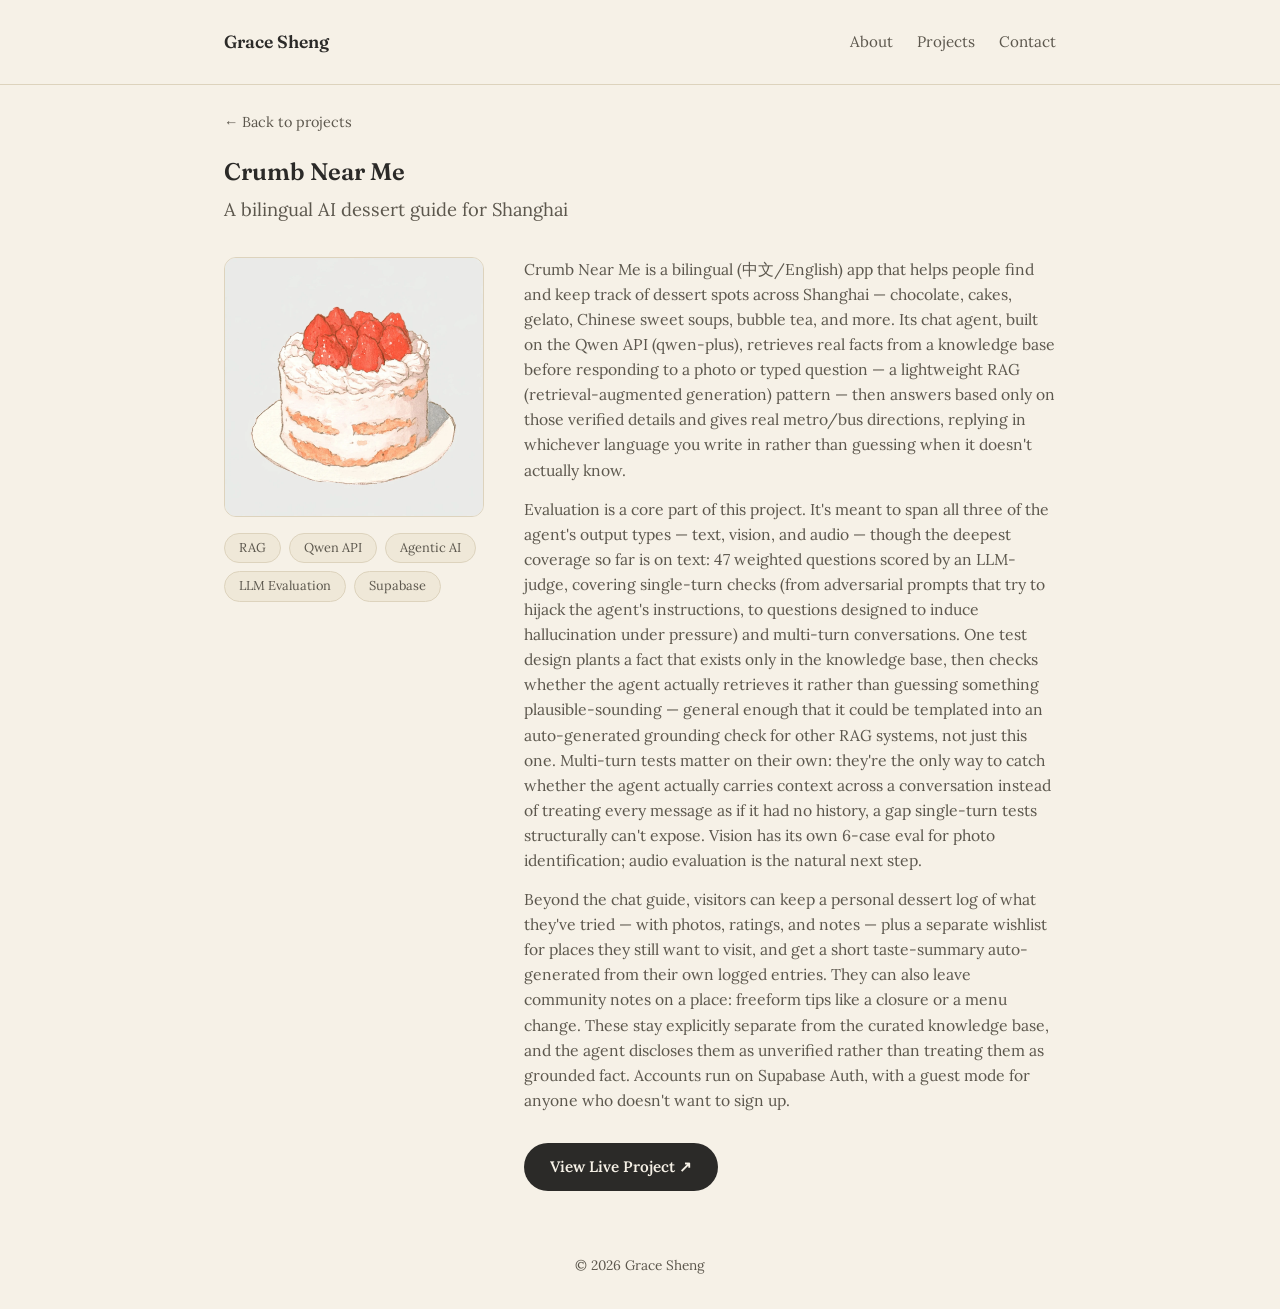
==== projects/crumb-near-me.html @ cc30b4d0 "Initial portfolio site Hero, about, projects (Shared Memory Jar, Crumb Near Me), and contact section" ====
<!DOCTYPE html>
<html lang="en">
<head>
<meta charset="UTF-8">
<meta name="viewport" content="width=device-width, initial-scale=1.0">
<title>Crumb Near Me — Grace Sheng</title>
<link rel="preconnect" href="https://fonts.googleapis.com">
<link rel="preconnect" href="https://fonts.gstatic.com" crossorigin>
<link href="https://fonts.googleapis.com/css2?family=Fraunces:wght@500;600&family=Lora:ital,wght@0,400;0,500;0,600;1,400&display=swap" rel="stylesheet">
<link rel="stylesheet" href="../css/style.css?v=5">
</head>
<body>

<nav class="nav">
  <div class="wrap">
    <a class="brand" href="../index.html#hero">Grace Sheng</a>
    <ul class="nav-links">
      <li><a href="../index.html#about">About</a></li>
      <li><a href="../index.html#projects">Projects</a></li>
      <li><a href="../index.html#contact">Contact</a></li>
    </ul>
  </div>
</nav>

<section class="project-hero">
  <div class="wrap">
    <a class="back-link" href="../index.html#projects">← Back to projects</a>
    <h1>Crumb Near Me</h1>
    <p class="tagline">A bilingual AI dessert guide for Shanghai</p>
  </div>
</section>

<section class="project-body" style="border-top:none; padding-top:0; padding-bottom:32px;">
  <div class="wrap project-layout">

    <div class="project-media">
      <img src="../images/crumb-illustration.webp" alt="Crumb Near Me">
      <div class="tags" style="margin-top:16px;">
        <span class="tag">RAG</span>
        <span class="tag">Qwen API</span>
        <span class="tag">Agentic AI</span>
        <span class="tag">LLM Evaluation</span>
        <span class="tag">Supabase</span>
      </div>
    </div>

    <div class="project-content">
      <p>Crumb Near Me is a bilingual (中文/English) app that helps people find and keep track of dessert spots across Shanghai — chocolate, cakes, gelato, Chinese sweet soups, bubble tea, and more. Its chat agent, built on the Qwen API (qwen-plus), retrieves real facts from a knowledge base before responding to a photo or typed question — a lightweight RAG (retrieval-augmented generation) pattern — then answers based only on those verified details and gives real metro/bus directions, replying in whichever language you write in rather than guessing when it doesn't actually know.</p>

      <p>Evaluation is a core part of this project. It's meant to span all three of the agent's output types — text, vision, and audio — though the deepest coverage so far is on text: 47 weighted questions scored by an LLM-judge, covering single-turn checks (from adversarial prompts that try to hijack the agent's instructions, to questions designed to induce hallucination under pressure) and multi-turn conversations. One test design plants a fact that exists only in the knowledge base, then checks whether the agent actually retrieves it rather than guessing something plausible-sounding — general enough that it could be templated into an auto-generated grounding check for other RAG systems, not just this one. Multi-turn tests matter on their own: they're the only way to catch whether the agent actually carries context across a conversation instead of treating every message as if it had no history, a gap single-turn tests structurally can't expose. Vision has its own 6-case eval for photo identification; audio evaluation is the natural next step.</p>

      <p>Beyond the chat guide, visitors can keep a personal dessert log of what they've tried — with photos, ratings, and notes — plus a separate wishlist for places they still want to visit, and get a short taste-summary auto-generated from their own logged entries. They can also leave community notes on a place: freeform tips like a closure or a menu change. These stay explicitly separate from the curated knowledge base, and the agent discloses them as unverified rather than treating them as grounded fact. Accounts run on Supabase Auth, with a guest mode for anyone who doesn't want to sign up.</p>

      <a class="cta-button" href="https://crumbnearme.com" target="_blank" rel="noopener">View Live Project ↗</a>
    </div>

  </div>
</section>

<footer>
  <div class="wrap">&copy; 2026 Grace Sheng</div>
</footer>

</body>
</html>
---- css/style.css ----
:root {
  --bg: #f6f1e7;
  --bg-alt: #efe8d8;
  --ink: #2b2a28;
  --ink-soft: #5c574d;
  --accent: #a9784f;
  --accent-soft: #d9c3a3;
  --border: #ddd3bd;
  --max-width: 880px;
}

* {
  box-sizing: border-box;
}

html {
  scroll-behavior: smooth;
}

body {
  margin: 0;
  background: var(--bg);
  color: var(--ink);
  font-family: 'Lora', Georgia, serif;
  line-height: 1.6;
}

h1, h2, h3 {
  font-family: 'Fraunces', Georgia, serif;
  font-weight: 600;
  line-height: 1.15;
  margin: 0 0 0.4em;
}

a {
  color: inherit;
}

.wrap {
  max-width: var(--max-width);
  margin: 0 auto;
  padding: 0 24px;
}

/* Nav */
.nav {
  padding: 28px 0;
}

.nav .wrap {
  display: flex;
  justify-content: space-between;
  align-items: center;
}

.nav a.brand {
  font-family: 'Fraunces', serif;
  font-weight: 600;
  font-size: 1.1rem;
  text-decoration: none;
}

.nav-links {
  display: flex;
  gap: 24px;
  list-style: none;
  margin: 0;
  padding: 0;
}

.nav-links a {
  text-decoration: none;
  font-size: 0.95rem;
  color: var(--ink-soft);
}

.nav-links a:hover {
  color: var(--accent);
}

/* Hero */
.hero {
  padding: 40px 0 80px;
}

.hero .wrap {
  display: flex;
  gap: 48px;
  align-items: center;
}

.hero-photo img {
  width: 180px;
  height: 180px;
  object-fit: cover;
  border-radius: 50%;
  border: 3px solid var(--bg-alt);
}

.eyebrow {
  text-transform: uppercase;
  letter-spacing: 0.12em;
  font-size: 0.8rem;
  color: var(--accent);
  font-weight: 600;
  margin: 0 0 12px;
}

.hero h1 {
  font-size: 2.6rem;
  margin-bottom: 8px;
}

.tagline {
  font-size: 1.15rem;
  color: var(--ink-soft);
  margin: 0;
}

/* Sections */
section {
  padding: 64px 0;
  border-top: 1px solid var(--border);
}

section h2 {
  font-size: 1.6rem;
  margin-bottom: 24px;
}

.about p {
  max-width: 640px;
  font-size: 1.05rem;
  color: var(--ink-soft);
}

/* Projects grid */
.project-grid {
  display: grid;
  grid-template-columns: repeat(2, 1fr);
  gap: 24px;
}

.project-card {
  display: block;
  text-decoration: none;
  color: var(--ink);
  background: var(--bg-alt);
  border: 1px solid var(--border);
  border-radius: 12px;
  overflow: hidden;
  transition: transform 0.15s ease, box-shadow 0.15s ease;
}

.project-card:hover {
  transform: translateY(-3px);
  box-shadow: 0 10px 24px rgba(43, 42, 40, 0.1);
}

.project-card-image {
  aspect-ratio: 1 / 1;
  width: 100%;
  background: linear-gradient(135deg, var(--accent-soft), var(--bg-alt));
  background-size: cover;
  background-position: center;
  display: flex;
  align-items: center;
  justify-content: center;
  color: var(--ink-soft);
  font-size: 0.85rem;
}

.project-card-body {
  padding: 20px;
}

.project-card h3 {
  font-size: 1.2rem;
  margin-bottom: 6px;
}

.project-card p {
  margin: 0;
  font-size: 0.92rem;
  color: var(--ink-soft);
}

.project-card .view-link {
  display: inline-block;
  margin-top: 12px;
  font-size: 0.85rem;
  color: var(--accent);
  font-weight: 600;
}

/* Contact */
.contact-links {
  list-style: none;
  display: flex;
  gap: 28px;
  padding: 0;
  margin: 0;
}

.contact-links a {
  text-decoration: none;
  font-weight: 600;
  color: var(--ink);
  border-bottom: 2px solid var(--accent-soft);
  padding-bottom: 2px;
}

.contact-links a:hover {
  border-color: var(--accent);
}

footer {
  padding: 32px 0;
  text-align: center;
  color: var(--ink-soft);
  font-size: 0.85rem;
}

/* Project detail pages */
.back-link {
  display: inline-block;
  margin-bottom: 24px;
  font-size: 0.9rem;
  color: var(--ink-soft);
  text-decoration: none;
}

.back-link:hover {
  color: var(--accent);
}

.project-hero {
  padding: 24px 0 32px;
}

.project-layout {
  display: flex;
  gap: 40px;
  align-items: flex-start;
}

.project-media {
  flex: 0 0 260px;
}

.project-media img {
  width: 100%;
  display: block;
  border-radius: 12px;
  border: 1px solid var(--border);
}

.project-media .evidence {
  margin-top: 16px;
}

.project-media .evidence-caption {
  font-size: 0.8rem;
  color: var(--ink-soft);
  margin: 6px 0 0;
}

.project-content {
  flex: 1;
  min-width: 0;
}

@media (max-width: 700px) {
  .project-layout {
    flex-direction: column;
  }

  .project-media {
    flex: none;
    width: 100%;
    max-width: 260px;
  }
}

.tags {
  display: flex;
  gap: 8px;
  flex-wrap: wrap;
  margin: 16px 0 24px;
}

.tag {
  background: var(--bg-alt);
  border: 1px solid var(--border);
  border-radius: 999px;
  padding: 4px 14px;
  font-size: 0.8rem;
  color: var(--ink-soft);
}

.project-body p {
  color: var(--ink-soft);
  font-size: 0.98rem;
  margin: 0 0 14px;
}

.notice {
  background: #fbeee0;
  border: 1px dashed var(--accent);
  border-radius: 8px;
  padding: 14px 18px;
  font-size: 0.9rem;
  color: var(--accent);
  max-width: 640px;
}

.cta-button {
  display: inline-block;
  margin-top: 16px;
  background: var(--ink);
  color: var(--bg);
  text-decoration: none;
  padding: 12px 26px;
  border-radius: 999px;
  font-weight: 600;
  font-size: 0.95rem;
  transition: background 0.15s ease;
}

.cta-button:hover {
  background: var(--accent);
}

@media (max-width: 640px) {
  .hero .wrap {
    flex-direction: column;
    text-align: center;
  }

  .project-grid {
    grid-template-columns: 1fr;
  }

  .contact-links {
    flex-direction: column;
    gap: 12px;
  }
}
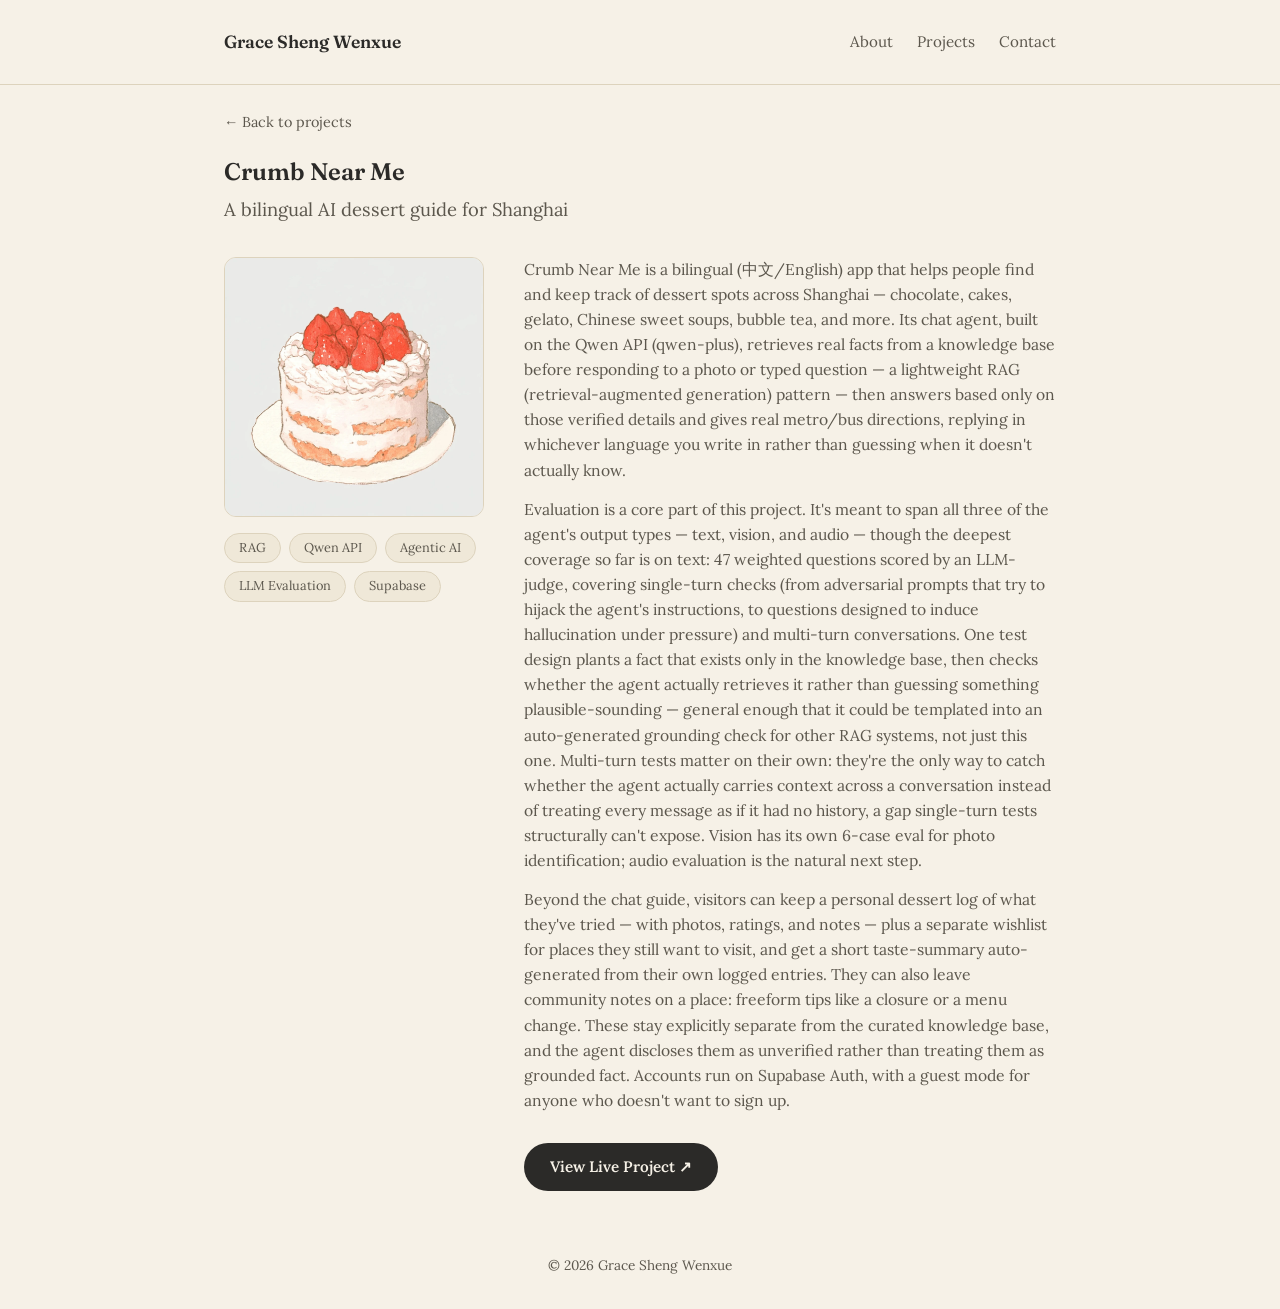
==== commit 8f1fef8e: "Use full name "Grace Sheng Wenxue" consistently everywhere Co-Authored-By: Claude Sonnet 5 <noreply@" ====
--- a/projects/crumb-near-me.html
+++ b/projects/crumb-near-me.html
@@ -3,7 +3,7 @@
 <head>
 <meta charset="UTF-8">
 <meta name="viewport" content="width=device-width, initial-scale=1.0">
-<title>Crumb Near Me — Grace Sheng</title>
+<title>Crumb Near Me — Grace Sheng Wenxue</title>
 <link rel="preconnect" href="https://fonts.googleapis.com">
 <link rel="preconnect" href="https://fonts.gstatic.com" crossorigin>
 <link href="https://fonts.googleapis.com/css2?family=Fraunces:wght@500;600&family=Lora:ital,wght@0,400;0,500;0,600;1,400&display=swap" rel="stylesheet">
@@ -13,7 +13,7 @@
 
 <nav class="nav">
   <div class="wrap">
-    <a class="brand" href="../index.html#hero">Grace Sheng</a>
+    <a class="brand" href="../index.html#hero">Grace Sheng Wenxue</a>
     <ul class="nav-links">
       <li><a href="../index.html#about">About</a></li>
       <li><a href="../index.html#projects">Projects</a></li>
@@ -58,7 +58,7 @@
 </section>
 
 <footer>
-  <div class="wrap">&copy; 2026 Grace Sheng</div>
+  <div class="wrap">&copy; 2026 Grace Sheng Wenxue</div>
 </footer>
 
 </body>
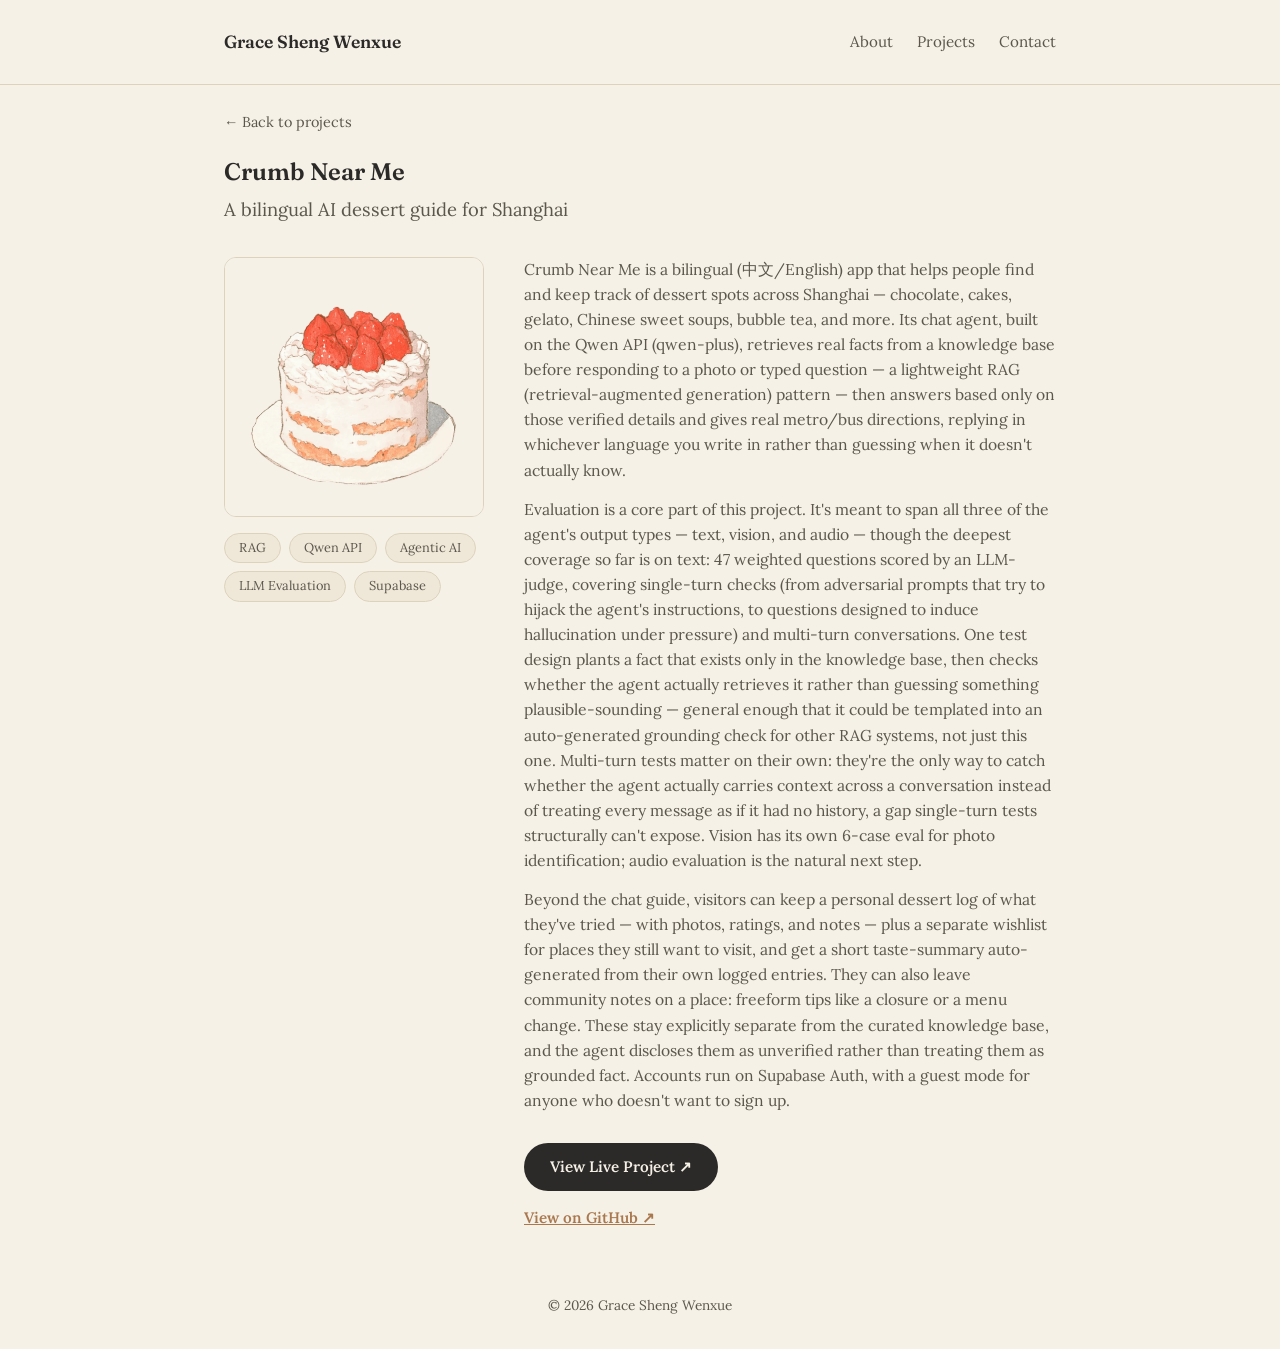
==== commit f86aa592: "Add Crumb Near Me GitHub link, match illustration backgrounds to site bg Recolored both project illu" ====
--- a/projects/crumb-near-me.html
+++ b/projects/crumb-near-me.html
@@ -34,7 +34,7 @@
   <div class="wrap project-layout">
 
     <div class="project-media">
-      <img src="../images/crumb-illustration.webp" alt="Crumb Near Me">
+      <img src="../images/crumb-illustration.webp?v=2" alt="Crumb Near Me">
       <div class="tags" style="margin-top:16px;">
         <span class="tag">RAG</span>
         <span class="tag">Qwen API</span>
@@ -52,6 +52,10 @@
       <p>Beyond the chat guide, visitors can keep a personal dessert log of what they've tried — with photos, ratings, and notes — plus a separate wishlist for places they still want to visit, and get a short taste-summary auto-generated from their own logged entries. They can also leave community notes on a place: freeform tips like a closure or a menu change. These stay explicitly separate from the curated knowledge base, and the agent discloses them as unverified rather than treating them as grounded fact. Accounts run on Supabase Auth, with a guest mode for anyone who doesn't want to sign up.</p>
 
       <a class="cta-button" href="https://crumbnearme.com" target="_blank" rel="noopener">View Live Project ↗</a>
+
+      <div style="margin-top:14px;">
+        <a href="https://github.com/gracesheng444-ui/crumb-near-me" target="_blank" rel="noopener" style="color:var(--accent); font-weight:600; font-size:0.95rem;">View on GitHub ↗</a>
+      </div>
     </div>
 
   </div>
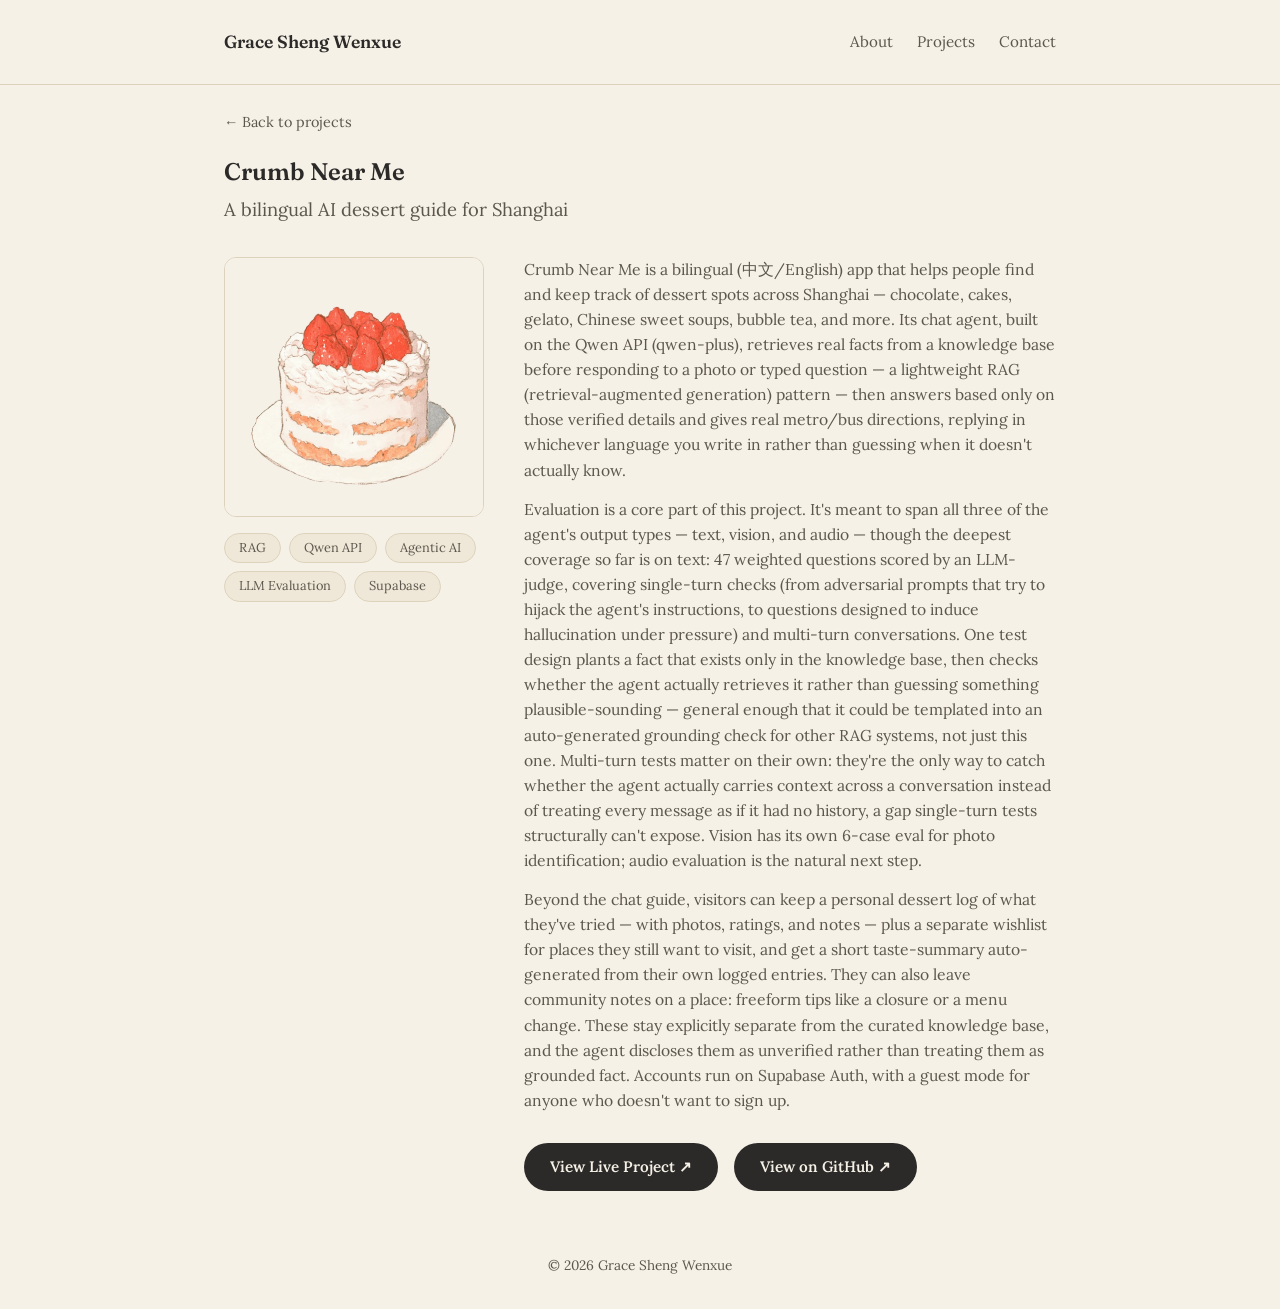
==== commit 99e4b1f2: "Style GitHub link as a matching black button on Crumb Near Me Co-Authored-By: Claude Sonnet 5 <norep" ====
--- a/projects/crumb-near-me.html
+++ b/projects/crumb-near-me.html
@@ -51,10 +51,9 @@
 
       <p>Beyond the chat guide, visitors can keep a personal dessert log of what they've tried — with photos, ratings, and notes — plus a separate wishlist for places they still want to visit, and get a short taste-summary auto-generated from their own logged entries. They can also leave community notes on a place: freeform tips like a closure or a menu change. These stay explicitly separate from the curated knowledge base, and the agent discloses them as unverified rather than treating them as grounded fact. Accounts run on Supabase Auth, with a guest mode for anyone who doesn't want to sign up.</p>
 
-      <a class="cta-button" href="https://crumbnearme.com" target="_blank" rel="noopener">View Live Project ↗</a>
-
-      <div style="margin-top:14px;">
-        <a href="https://github.com/gracesheng444-ui/crumb-near-me" target="_blank" rel="noopener" style="color:var(--accent); font-weight:600; font-size:0.95rem;">View on GitHub ↗</a>
+      <div style="display:flex; gap:16px; flex-wrap:wrap;">
+        <a class="cta-button" href="https://crumbnearme.com" target="_blank" rel="noopener">View Live Project ↗</a>
+        <a class="cta-button" href="https://github.com/gracesheng444-ui/crumb-near-me" target="_blank" rel="noopener">View on GitHub ↗</a>
       </div>
     </div>
 
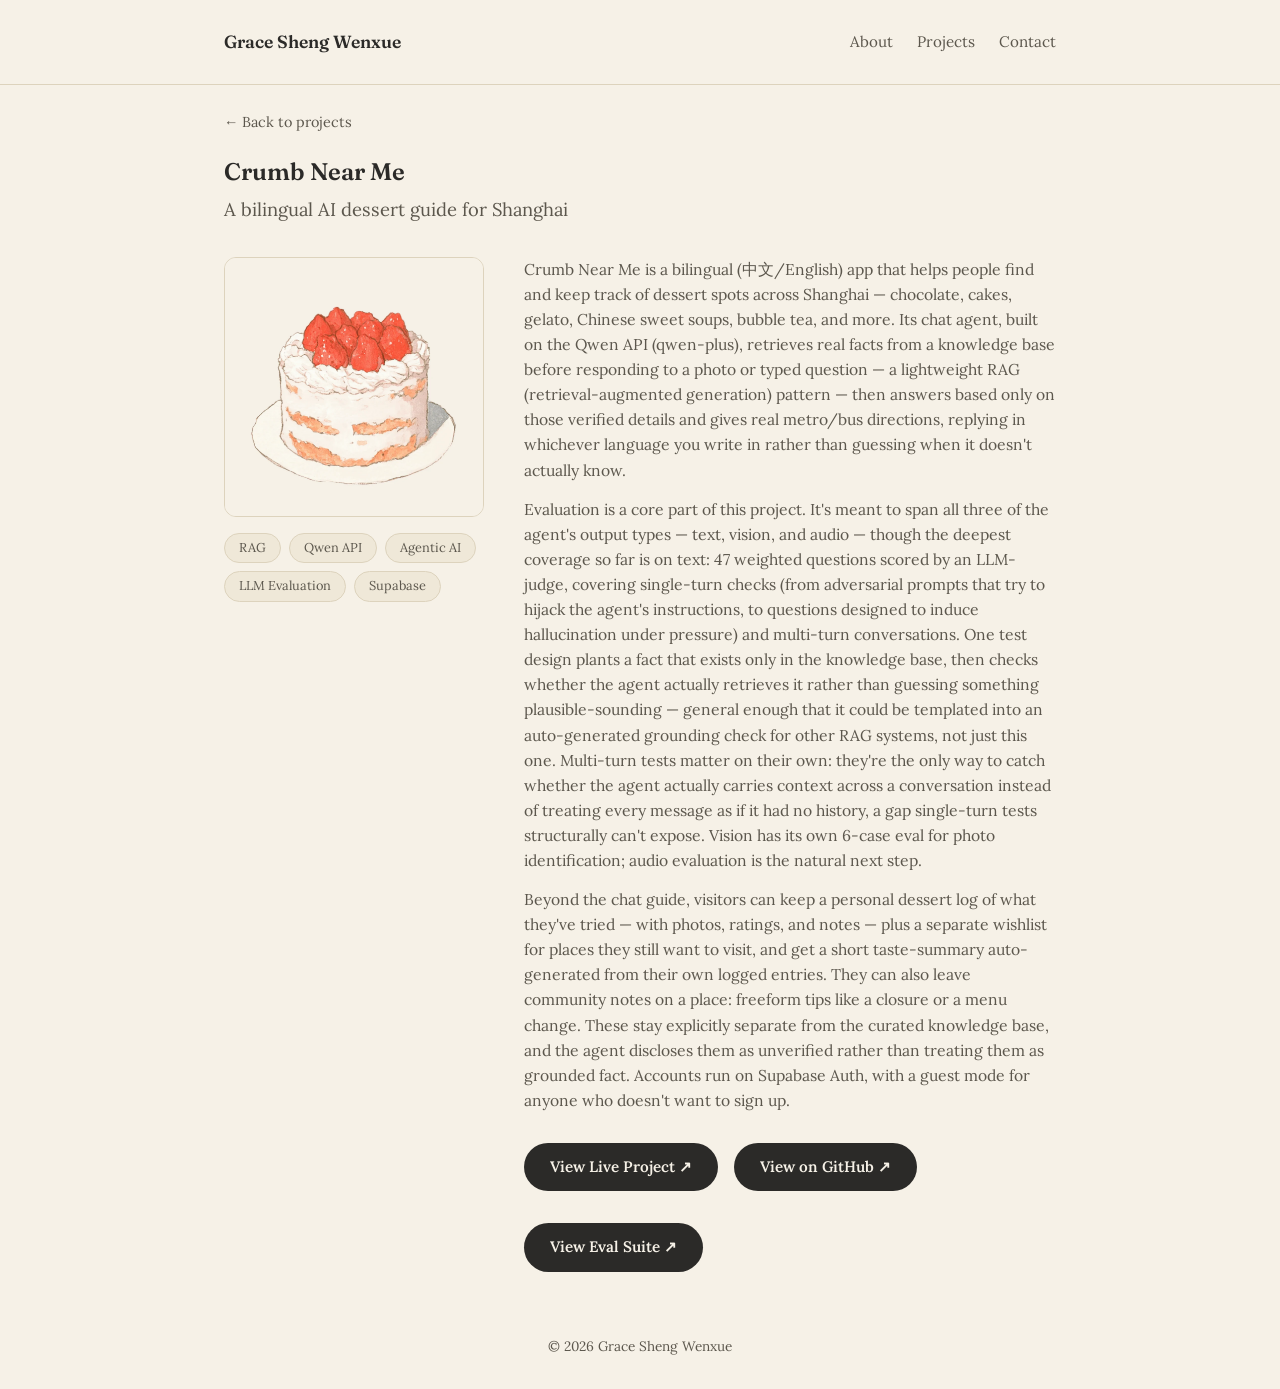
==== commit 28243a3e: "Add View Eval Suite button to Crumb Near Me Links to the standalone "How the eval suite works" page," ====
--- a/projects/crumb-near-me.html
+++ b/projects/crumb-near-me.html
@@ -54,6 +54,7 @@
       <div style="display:flex; gap:16px; flex-wrap:wrap;">
         <a class="cta-button" href="https://crumbnearme.com" target="_blank" rel="noopener">View Live Project ↗</a>
         <a class="cta-button" href="https://github.com/gracesheng444-ui/crumb-near-me" target="_blank" rel="noopener">View on GitHub ↗</a>
+        <a class="cta-button" href="https://gracesheng444-ui.github.io/crumb-near-me/" target="_blank" rel="noopener">View Eval Suite ↗</a>
       </div>
     </div>
 
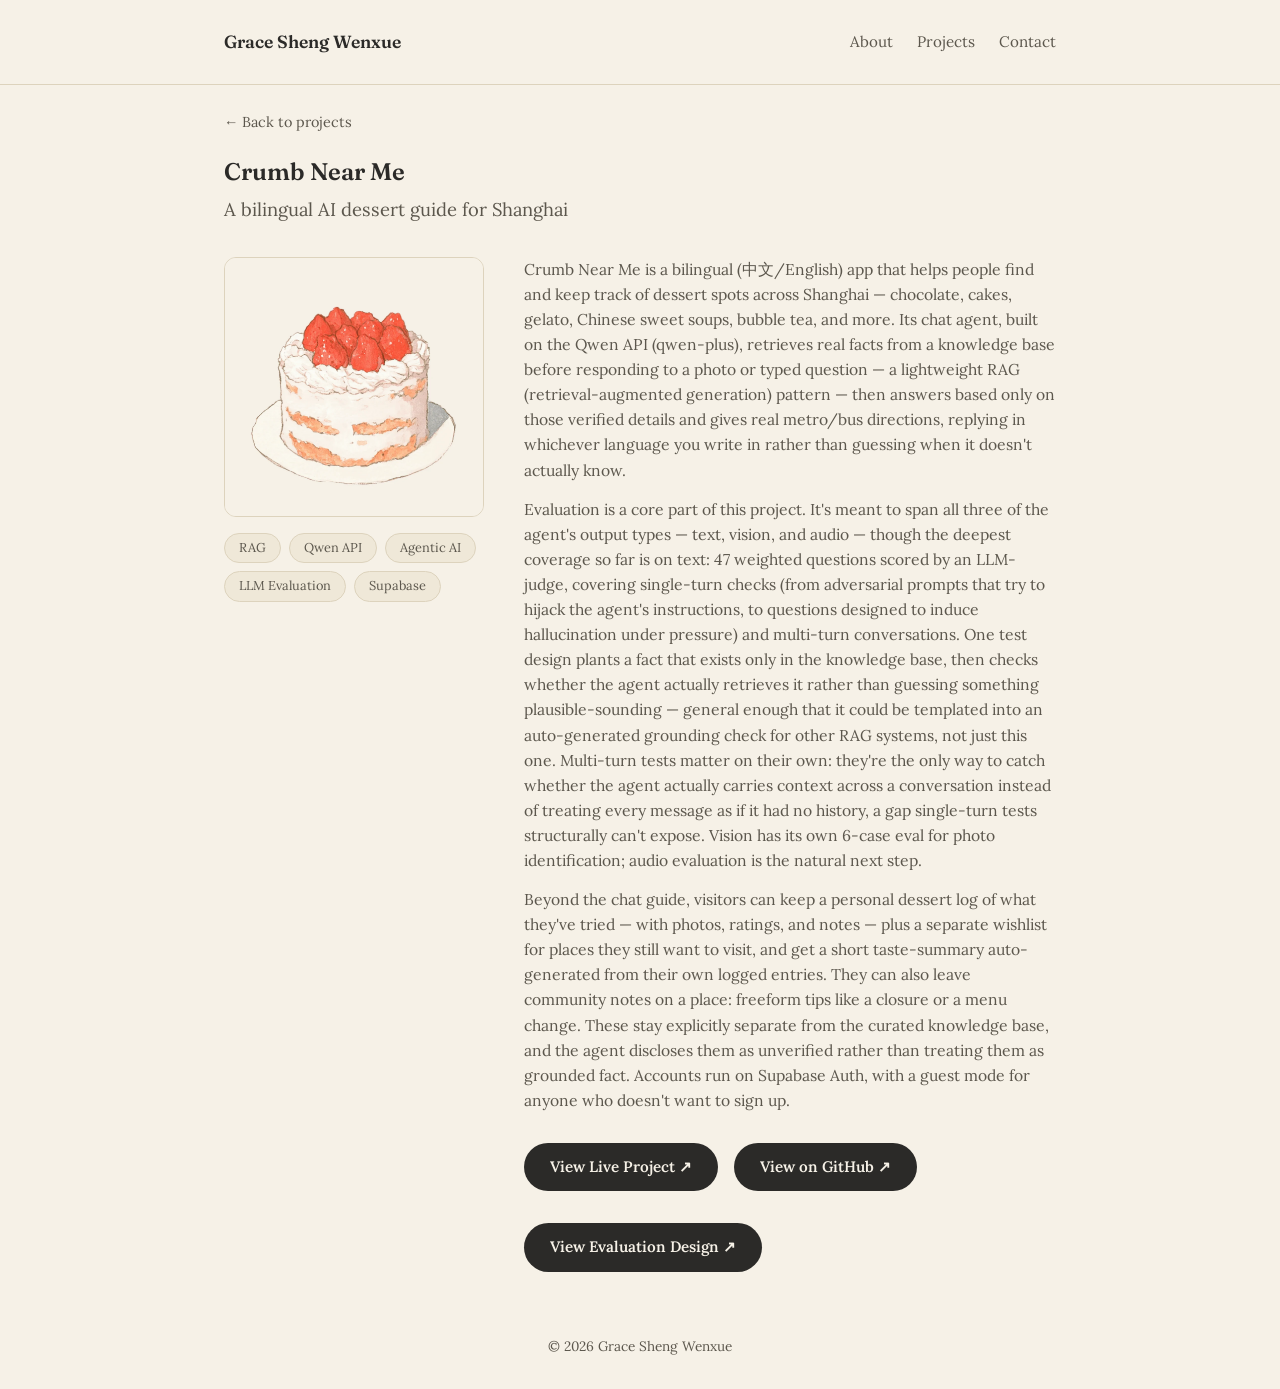
==== commit d22c4f8e: "Rename button to "View Evaluation Design" Co-Authored-By: Claude Sonnet 5 <noreply@anthropic.com>" ====
--- a/projects/crumb-near-me.html
+++ b/projects/crumb-near-me.html
@@ -54,7 +54,7 @@
       <div style="display:flex; gap:16px; flex-wrap:wrap;">
         <a class="cta-button" href="https://crumbnearme.com" target="_blank" rel="noopener">View Live Project ↗</a>
         <a class="cta-button" href="https://github.com/gracesheng444-ui/crumb-near-me" target="_blank" rel="noopener">View on GitHub ↗</a>
-        <a class="cta-button" href="https://gracesheng444-ui.github.io/crumb-near-me/" target="_blank" rel="noopener">View Eval Suite ↗</a>
+        <a class="cta-button" href="https://gracesheng444-ui.github.io/crumb-near-me/" target="_blank" rel="noopener">View Evaluation Design ↗</a>
       </div>
     </div>
 
